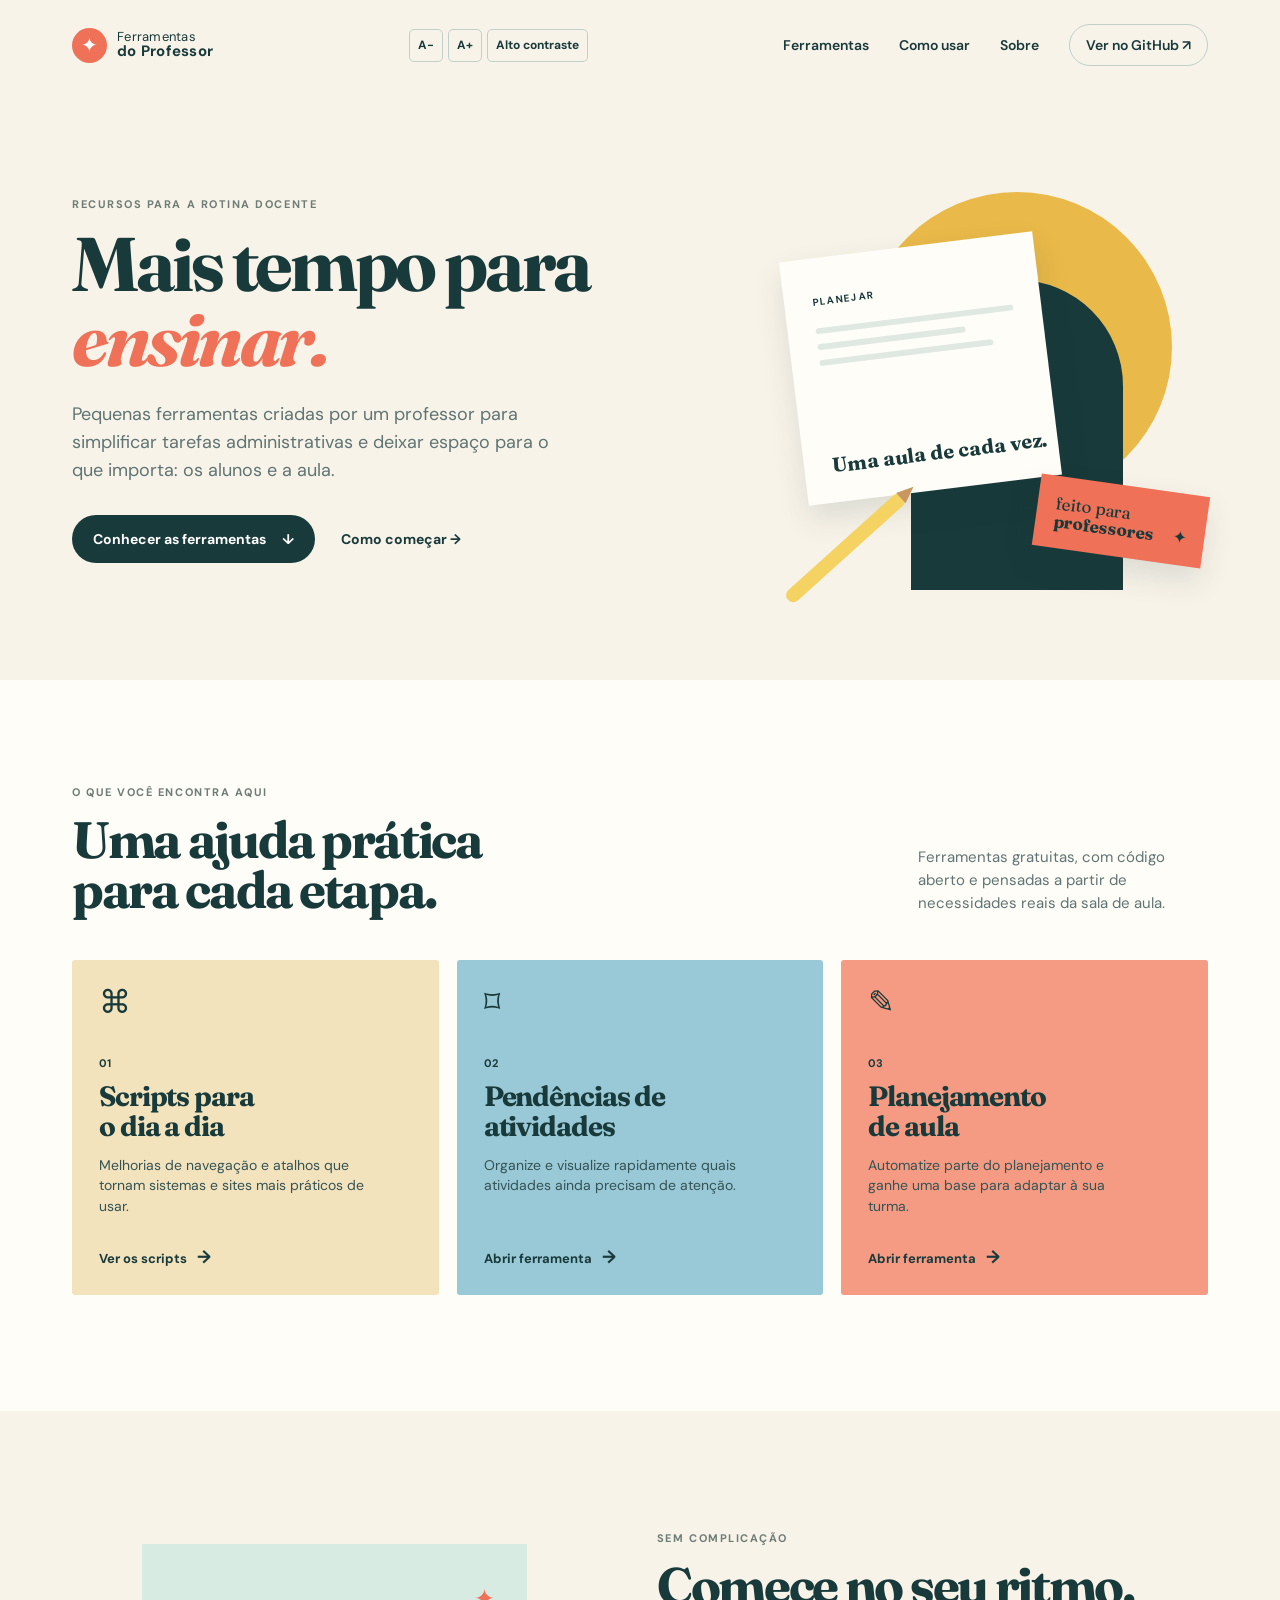
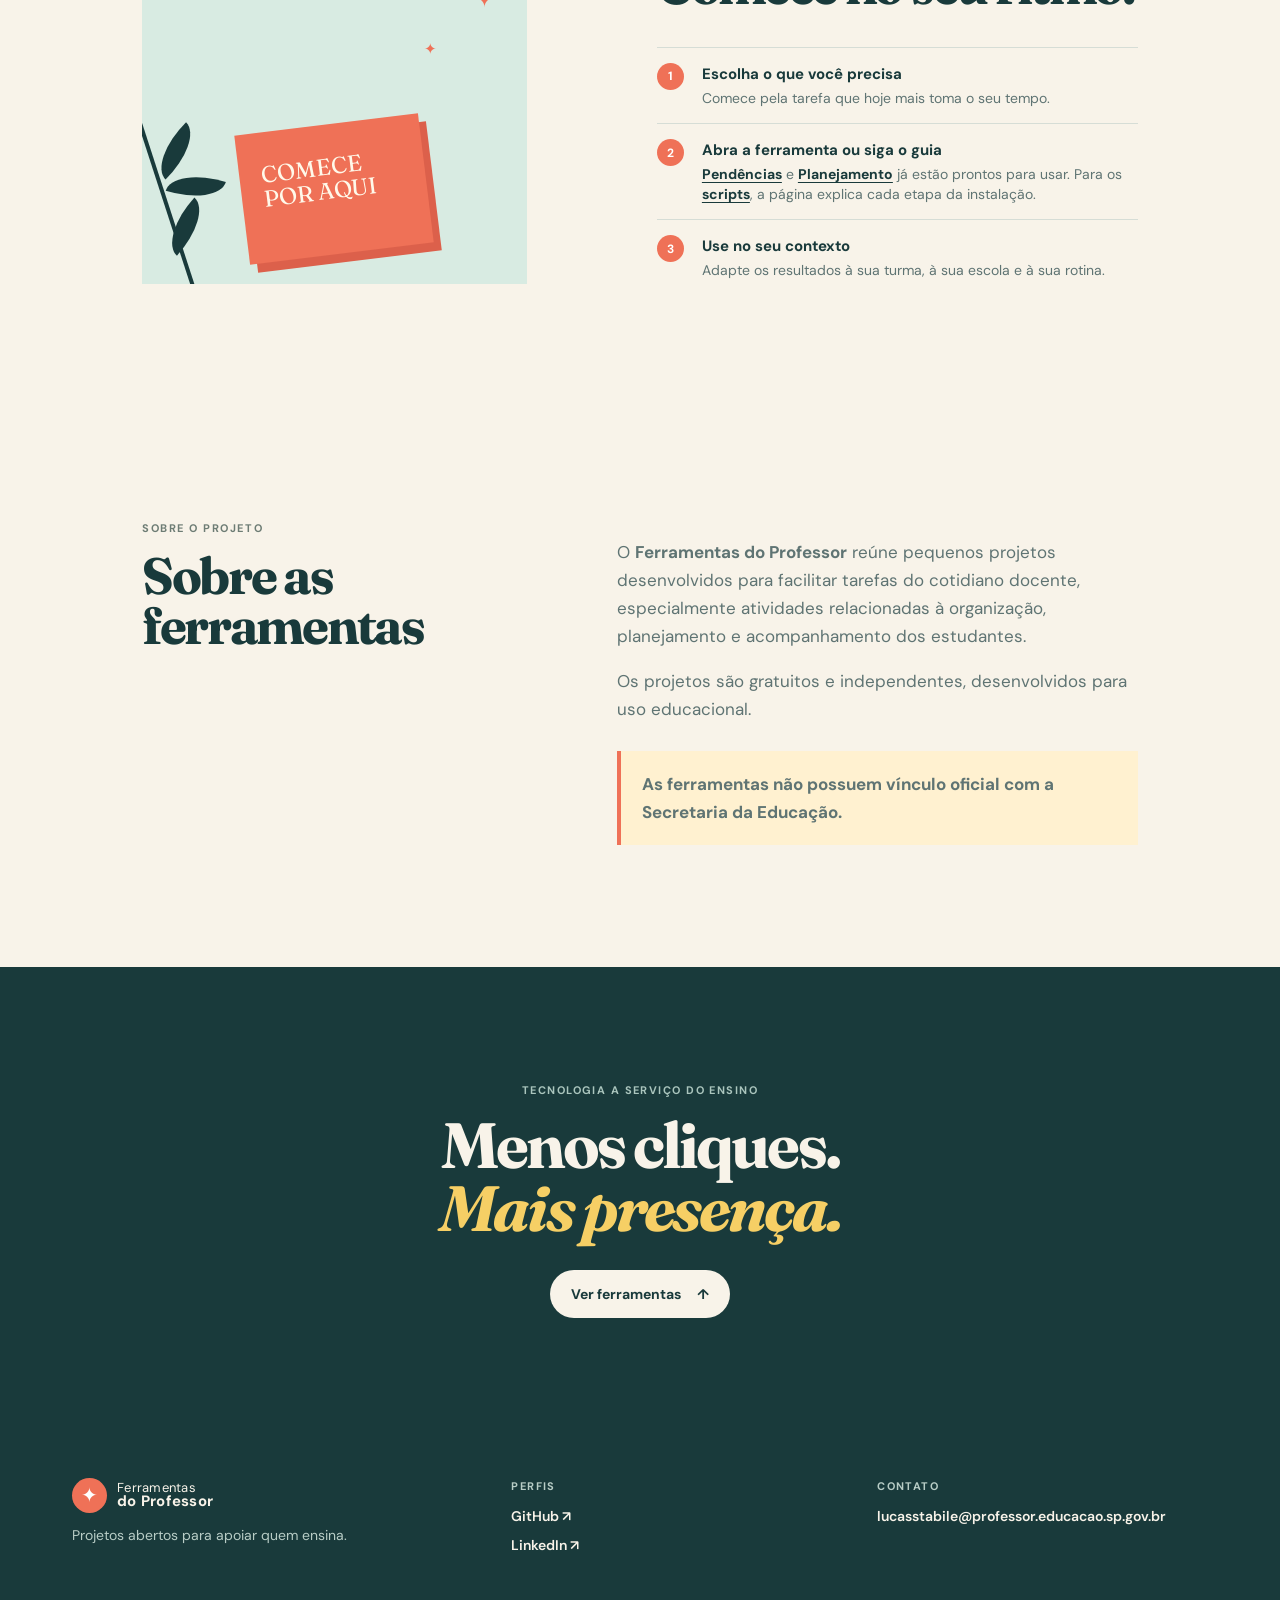
==== index.html @ b4a038ea "Commit inicial de página de portfólio Ferramentas do Professor : com todos os projetos que auxiliam " ====
<!doctype html>
<html lang="pt-BR">
  <head>
    <meta charset="UTF-8" />
    <meta name="viewport" content="width=device-width, initial-scale=1.0" />
    <meta name="description" content="Ferramentas simples para reduzir tarefas repetitivas da rotina docente." />
    <title>Ferramentas do Professor</title>
    <link rel="preconnect" href="https://fonts.googleapis.com" />
    <link rel="preconnect" href="https://fonts.gstatic.com" crossorigin />
    <link href="https://fonts.googleapis.com/css2?family=DM+Sans:wght@400;500;600;700&family=Fraunces:opsz,wght@9..144,600;9..144,700&display=swap" rel="stylesheet" />
    <link rel="stylesheet" href="style.css" />
    <style>
      .about-section{max-width:1060px;margin:auto;padding:105px 32px;display:grid;grid-template-columns:.85fr 1.15fr;gap:90px;align-items:start}.about-section h2{font-size:clamp(39px,4vw,52px)}.about-copy>p:not(.eyebrow){font-size:17px;line-height:1.65;color:var(--muted);max-width:620px}.independence-note{margin-top:28px;padding:19px 21px;background:#fff1d0;border-left:4px solid var(--orange);font-size:14px;line-height:1.5}.site-footer{max-width:none;background:var(--ink);color:var(--cream);padding:55px max(32px,calc((100% - 1136px)/2));display:grid;grid-template-columns:1.1fr .9fr .9fr;gap:35px;align-items:start}.site-footer .brand,.site-footer a{color:var(--cream)}.site-footer .brand-mark{background:var(--orange)}.site-footer p{margin:12px 0 0;color:#b8cdc6;font-size:14px;line-height:1.5}.footer-title{margin:0 0 13px;color:#b8cdc6;font-size:11px;font-weight:700;letter-spacing:.13em}.footer-links{display:grid;gap:11px}.footer-links a{font-size:14px;font-weight:600;text-decoration:none;word-break:break-word}.footer-links a:hover{text-decoration:underline}@media(max-width:720px){.about-section{padding:75px 24px;grid-template-columns:1fr;gap:28px}.site-footer{padding:45px 24px;grid-template-columns:1fr;gap:28px}}
      .how-copy li p a{color:var(--ink);font-weight:700;text-decoration-thickness:1px;text-underline-offset:3px}
    </style>
  </head>
  <body>
    <a class="skip-link" href="#conteudo">Pular para o conteúdo</a>
    <header class="topbar">
      <a class="brand" href="#inicio" aria-label="Ferramentas do Professor - início">
        <span class="brand-mark" aria-hidden="true">✦</span>
        <span>Ferramentas<br /><strong>do Professor</strong></span>
      </a>
      <div class="header-actions">
        <div class="accessibility-controls" aria-label="Opções de acessibilidade">
          <button type="button" data-font="decrease" aria-label="Diminuir tamanho do texto">A−</button>
          <button type="button" data-font="increase" aria-label="Aumentar tamanho do texto">A+</button>
          <button type="button" data-contrast aria-pressed="false">Alto contraste</button>
        </div>
        <button class="menu-button" type="button" aria-expanded="false" aria-controls="menu">Menu</button>
      </div>
      <nav id="menu" aria-label="Navegação principal">
        <a href="#ferramentas">Ferramentas</a>
        <a href="#como-usar">Como usar</a>
        <a href="#sobre">Sobre</a>
        <a class="nav-github" href="https://github.com/Hilgo" target="_blank" rel="noopener">Ver no GitHub <span aria-hidden="true">↗</span></a>
      </nav>
    </header>

    <main id="conteudo">
      <section class="hero" id="inicio">
        <div class="hero-copy">
          <p class="eyebrow">RECURSOS PARA A ROTINA DOCENTE</p>
          <h1>Mais tempo para<br /><em>ensinar.</em></h1>
          <p class="hero-text">Pequenas ferramentas criadas por um professor para simplificar tarefas administrativas e deixar espaço para o que importa: os alunos e a aula.</p>
          <div class="hero-actions">
            <a class="button button-primary" href="#ferramentas">Conhecer as ferramentas <span aria-hidden="true">↓</span></a>
            <a class="text-link" href="#como-usar">Como começar <span aria-hidden="true">→</span></a>
          </div>
        </div>
        <div class="hero-art" aria-hidden="true">
          <div class="sun"></div><div class="arch"></div>
          <div class="paper paper-main"><span>PLANEJAR</span><i></i><i></i><i></i><b>Uma aula de cada vez.</b></div>
          <div class="paper paper-note">feito para<br /><strong>professores</strong> <span>✦</span></div>
          <div class="pencil"></div>
        </div>
      </section>

      <section class="tools-section" id="ferramentas">
        <div class="section-heading">
          <div><p class="eyebrow">O QUE VOCÊ ENCONTRA AQUI</p><h2>Uma ajuda prática<br />para cada etapa.</h2></div>
          <p>Ferramentas gratuitas, com código aberto e pensadas a partir de necessidades reais da sala de aula.</p>
        </div>
        <div class="tools-grid">
          <article class="tool-card tool-sand">
            <div class="tool-icon">⌘</div><p class="card-number">01</p>
            <h3>Scripts para<br />o dia a dia</h3>
            <p>Melhorias de navegação e atalhos que tornam sistemas e sites mais práticos de usar.</p>
            <a href="ferramentas/tampermonkey.html">Ver os scripts <span>→</span></a>
          </article>
          <article class="tool-card tool-blue">
            <div class="tool-icon">⌑</div><p class="card-number">02</p>
            <h3>Pendências de<br />atividades</h3>
            <p>Organize e visualize rapidamente quais atividades ainda precisam de atenção.</p>
            <a href="ferramentas/atividades.html">Abrir ferramenta <span>→</span></a>
          </article>
          <article class="tool-card tool-coral">
            <div class="tool-icon">✎</div><p class="card-number">03</p>
            <h3>Planejamento<br />de aula</h3>
            <p>Automatize parte do planejamento e ganhe uma base para adaptar à sua turma.</p>
            <a href="ferramentas/planejamento.html">Abrir ferramenta <span>→</span></a>
          </article>
        </div>
      </section>

      <section class="how-section" id="como-usar">
        <div class="how-illustration" aria-hidden="true"><span class="spark one">✦</span><span class="spark two">✦</span><div class="plant"><i></i><i></i><i></i></div><div class="book">COMECE<br />POR AQUI</div></div>
        <div class="how-copy"><p class="eyebrow">SEM COMPLICAÇÃO</p><h2>Comece no seu ritmo.</h2><ol>
          <li><span>1</span><div><strong>Escolha o que você precisa</strong><p>Comece pela tarefa que hoje mais toma o seu tempo.</p></div></li>
          <li><span>2</span><div><strong>Abra a ferramenta ou siga o guia</strong><p><a href="ferramentas/atividades.html">Pendências</a> e <a href="ferramentas/planejamento.html">Planejamento</a> já estão prontos para usar. Para os <a href="ferramentas/tampermonkey.html">scripts</a>, a página explica cada etapa da instalação.</p></div></li>
          <li><span>3</span><div><strong>Use no seu contexto</strong><p>Adapte os resultados à sua turma, à sua escola e à sua rotina.</p></div></li>
        </ol></div>
      </section>

      <section class="about-section" id="sobre">
        <div><p class="eyebrow">SOBRE O PROJETO</p><h2>Sobre as ferramentas</h2></div>
        <div class="about-copy">
          <p>O <strong>Ferramentas do Professor</strong> reúne pequenos projetos desenvolvidos para facilitar tarefas do cotidiano docente, especialmente atividades relacionadas à organização, planejamento e acompanhamento dos estudantes.</p>
          <p>Os projetos são gratuitos e independentes, desenvolvidos para uso educacional.</p>
          <p class="independence-note"><strong>As ferramentas não possuem vínculo oficial com a Secretaria da Educação.</strong></p>
        </div>
      </section>

      <section class="callout"><p>TECNOLOGIA A SERVIÇO DO ENSINO</p><h2>Menos cliques.<br /><em>Mais presença.</em></h2><a class="button button-light" href="#ferramentas">Ver ferramentas <span aria-hidden="true">↑</span></a></section>
    </main>
    <footer class="site-footer" aria-label="Contato"></footer>
    <script src="script.js"></script>
  </body>
</html>
---- style.css ----
:root {
    --ink: #193a3b;
    --cream: #f8f3e9;
    --paper: #fffdf8;
    --orange: #ef7157;
    --yellow: #e9b949;
    --blue: #99c8d6;
    --muted: #5f7473
}

* {
    box-sizing: border-box
}

html {
    scroll-behavior: smooth;
    font-size: var(--base-font-size, 16px)
}

body {
    margin: 0;
    background: var(--cream);
    color: var(--ink);
    font-family: "DM Sans", sans-serif
}

.skip-link {
    position: absolute;
    left: -9999px
}

.skip-link:focus {
    left: 1rem;
    top: 1rem;
    z-index: 10;
    background: white;
    padding: .75rem
}

.topbar,
footer {
    max-width: 1200px;
    margin: auto;
    display: flex;
    align-items: center;
    justify-content: space-between;
    padding: 24px 32px
}

.brand {
    display: flex;
    align-items: center;
    gap: 10px;
    color: var(--ink);
    font-size: 13px;
    line-height: 1.05;
    text-decoration: none;
    letter-spacing: .02em
}

.brand strong {
    font-size: 15px
}

.brand-mark {
    display: grid;
    place-items: center;
    width: 35px;
    height: 35px;
    border-radius: 50%;
    background: var(--orange);
    color: white;
    font-size: 20px
}

nav {
    display: flex;
    align-items: center;
    gap: 30px
}

nav a,
footer>a:not(.brand) {
    color: var(--ink);
    text-decoration: none;
    font-size: 14px;
    font-weight: 600
}

.nav-github {
    border: 1px solid #bfd0c9;
    border-radius: 99px;
    padding: 11px 16px
}

.header-actions {
    display: flex;
    align-items: center;
    gap: 13px
}

.accessibility-controls {
    display: flex;
    gap: 5px
}

.accessibility-controls button {
    border: 1px solid #bfd0c9;
    background: transparent;
    color: var(--ink);
    min-height: 33px;
    border-radius: 5px;
    padding: 5px 8px;
    font: 700 12px "DM Sans", sans-serif;
    cursor: pointer
}

.accessibility-controls button:focus-visible,
.zoomable-image:focus-visible {
    outline: 3px solid var(--orange);
    outline-offset: 3px
}

.menu-button {
    display: none;
    border: 0;
    background: transparent;
    color: var(--ink);
    font: inherit;
    font-weight: 700
}

.hero {
    max-width: 1200px;
    min-height: 590px;
    margin: auto;
    padding: 75px 32px 85px;
    display: grid;
    grid-template-columns: 1.05fr .95fr;
    align-items: center;
    gap: 40px
}

.eyebrow {
    font-size: 11px;
    font-weight: 700;
    letter-spacing: .14em;
    margin: 0 0 16px;
    color: #6d7c74
}

.hero h1,
h2 {
    font-family: Fraunces, Georgia, serif;
    letter-spacing: -.045em;
    margin: 0;
    line-height: .98
}

.hero h1 {
    font-size: clamp(52px, 6vw, 76px)
}

em {
    font-style: italic;
    color: var(--orange)
}

.hero-text {
    max-width: 480px;
    margin: 25px 0 30px;
    font-size: 18px;
    line-height: 1.55;
    color: var(--muted)
}

.hero-actions {
    display: flex;
    align-items: center;
    gap: 26px
}

.button {
    display: inline-flex;
    gap: 16px;
    align-items: center;
    text-decoration: none;
    border-radius: 99px;
    padding: 15px 21px;
    font-weight: 700;
    font-size: 14px
}

.button-primary {
    color: white;
    background: var(--ink)
}

.text-link {
    color: var(--ink);
    font-size: 14px;
    font-weight: 700;
    text-decoration: none
}

.hero-art {
    position: relative;
    width: 460px;
    height: 420px;
    justify-self: end
}

.sun {
    position: absolute;
    width: 310px;
    height: 310px;
    border-radius: 50%;
    background: var(--yellow);
    right: 36px;
    top: 22px
}

.arch {
    position: absolute;
    width: 212px;
    height: 310px;
    border-radius: 210px 210px 0 0;
    background: var(--ink);
    right: 85px;
    bottom: 0
}

.paper {
    position: absolute;
    background: var(--paper);
    box-shadow: 0 14px 30px #193a3b20
}

.paper-main {
    width: 255px;
    height: 245px;
    left: 45px;
    top: 76px;
    transform: rotate(-7deg);
    padding: 31px 28px
}

.paper-main span {
    font-size: 10px;
    letter-spacing: .14em;
    font-weight: 700
}

.paper-main i {
    display: block;
    height: 6px;
    border-radius: 5px;
    background: #dfe9e2;
    margin-top: 18px;
    width: 100%
}

.paper-main i:nth-of-type(2) {
    width: 75%;
    margin-top: 10px
}

.paper-main i:nth-of-type(3) {
    width: 88%;
    margin-top: 10px
}

.paper-main b {
    position: absolute;
    bottom: 27px;
    font-family: Fraunces, serif;
    font-size: 20px;
    line-height: 1.05
}

.paper-note {
    right: 2px;
    bottom: 33px;
    background: var(--orange);
    width: 170px;
    padding: 18px;
    transform: rotate(8deg);
    font-family: Fraunces, serif;
    line-height: 1.05;
    font-size: 17px
}

.paper-note span {
    float: right;
    font-family: Arial
}

.pencil {
    position: absolute;
    width: 155px;
    height: 14px;
    background: #f4d363;
    border-radius: 99px;
    left: 20px;
    bottom: 35px;
    transform: rotate(-42deg)
}

.pencil:after {
    content: "";
    position: absolute;
    right: -14px;
    border-left: 17px solid #c9965f;
    border-top: 7px solid transparent;
    border-bottom: 7px solid transparent
}

.tools-section {
    background: var(--paper);
    padding: 105px max(32px, calc((100% - 1136px)/2)) 116px
}

.section-heading {
    display: flex;
    justify-content: space-between;
    align-items: end;
    gap: 30px;
    margin-bottom: 45px
}

.section-heading h2,
.how-copy h2 {
    font-size: clamp(38px, 4vw, 54px)
}

.section-heading>p {
    width: 290px;
    color: var(--muted);
    line-height: 1.55;
    font-size: 15px;
    margin: 0
}

.tools-grid {
    display: grid;
    grid-template-columns: repeat(3, 1fr);
    gap: 18px
}

.tool-card {
    min-height: 335px;
    padding: 26px 27px;
    display: flex;
    flex-direction: column;
    border-radius: 3px
}

.tool-sand {
    background: #f3e3bd
}

.tool-blue {
    background: var(--blue)
}

.tool-coral {
    background: #f59b83
}

.tool-icon {
    font-size: 32px;
    line-height: 1
}

.card-number {
    font-size: 11px;
    font-weight: 700;
    margin: 38px 0 12px
}

.tool-card h3 {
    margin: 0;
    font-family: Fraunces, serif;
    font-size: 28px;
    line-height: 1.05;
    letter-spacing: -.04em
}

.tool-card>p:not(.card-number) {
    color: #345355;
    line-height: 1.45;
    font-size: 14px;
    max-width: 275px
}

.tool-card a {
    margin-top: auto;
    color: var(--ink);
    font-size: 13px;
    font-weight: 700;
    text-decoration: none
}

.tool-card a span {
    font-size: 18px;
    margin-left: 7px
}

.how-section {
    max-width: 1060px;
    padding: 120px 32px;
    display: grid;
    grid-template-columns: .8fr 1fr;
    gap: 130px;
    align-items: center;
    margin: auto
}

.how-illustration {
    height: 340px;
    position: relative;
    background: #d8ebe2;
    overflow: hidden
}

.book {
    position: absolute;
    bottom: 30px;
    left: 50%;
    transform: translateX(-50%) rotate(-7deg);
    background: var(--orange);
    width: 185px;
    height: 130px;
    padding: 30px 22px;
    color: #fff9ea;
    font-family: Fraunces, serif;
    font-size: 23px;
    line-height: 1.05;
    box-shadow: 7px 9px 0 #dc604b
}

.plant {
    position: absolute;
    width: 130px;
    height: 190px;
    left: 19px;
    bottom: 5px;
    border-left: 4px solid var(--ink);
    transform: rotate(-18deg)
}

.plant i {
    position: absolute;
    background: var(--ink);
    width: 55px;
    height: 26px;
    border-radius: 100% 0 100% 0
}

.plant i:nth-child(1) {
    top: 35px;
    left: -4px;
    transform: rotate(-27deg)
}

.plant i:nth-child(2) {
    top: 75px;
    left: 4px;
    transform: rotate(35deg)
}

.plant i:nth-child(3) {
    top: 110px;
    left: -18px;
    transform: rotate(-30deg)
}

.spark {
    position: absolute;
    color: var(--orange);
    font-size: 25px
}

.one {
    right: 32px;
    top: 38px
}

.two {
    right: 90px;
    top: 95px;
    font-size: 15px
}

.how-copy ol {
    list-style: none;
    padding: 0;
    margin: 35px 0 0
}

.how-copy li {
    display: flex;
    gap: 18px;
    padding: 15px 0;
    border-top: 1px solid #d6ddd6
}

.how-copy li>span {
    display: grid;
    place-items: center;
    flex: 0 0 27px;
    height: 27px;
    border-radius: 50%;
    background: var(--orange);
    color: white;
    font-size: 12px;
    font-weight: 700
}

.how-copy strong {
    font-size: 15px
}

.how-copy li p {
    margin: 5px 0 0;
    font-size: 14px;
    color: var(--muted);
    line-height: 1.4
}

.callout {
    background: var(--ink);
    padding: 105px 30px;
    text-align: center;
    color: var(--cream)
}

.callout p {
    font-size: 11px;
    font-weight: 700;
    letter-spacing: .13em;
    color: #aac5bd
}

.callout h2 {
    font-size: clamp(47px, 5vw, 66px);
    margin: 17px 0 30px
}

.callout em {
    color: #f6cf65
}

.button-light {
    background: var(--cream);
    color: var(--ink)
}

footer {
    padding-top: 35px;
    padding-bottom: 35px
}

footer p {
    font-size: 13px;
    color: var(--muted)
}

.high-contrast {
    --ink: #000;
    --cream: #fff;
    --paper: #fff;
    --orange: #a80000;
    --yellow: #ffde00;
    --blue: #d6f2ff;
    --muted: #111
}

.high-contrast .tool-sand,
.high-contrast .detail-sand {
    background: #ffe8a0
}

.high-contrast .tool-coral,
.high-contrast .detail-coral {
    background: #ffc4b8
}

.high-contrast .tool-blue,
.high-contrast .detail-blue {
    background: #bdeeff
}

@media(max-width:720px) {

    .topbar,
    footer {
        padding: 20px
    }

    .accessibility-controls {
        gap: 3px
    }

    .accessibility-controls button {
        padding: 5px 6px;
        font-size: 11px
    }

    .menu-button {
        display: block
    }

    nav {
        display: none;
        position: absolute;
        top: 72px;
        left: 20px;
        right: 20px;
        background: var(--paper);
        padding: 20px;
        box-shadow: 0 10px 25px #193a3b1a;
        flex-direction: column;
        align-items: flex-start;
        z-index: 3
    }

    nav.is-open {
        display: flex
    }

    .hero {
        grid-template-columns: 1fr;
        padding: 55px 24px 65px
    }

    .hero-art {
        transform: scale(.75);
        transform-origin: center top;
        width: 100%;
        height: 315px;
        justify-self: center
    }

    .hero-text {
        font-size: 16px
    }

    .section-heading {
        display: block
    }

    .section-heading>p {
        margin-top: 20px;
        width: auto
    }

    .tools-section {
        padding: 75px 24px
    }

    .tools-grid {
        grid-template-columns: 1fr
    }

    .tool-card {
        min-height: 285px
    }

    .how-section {
        padding: 75px 24px;
        grid-template-columns: 1fr;
        gap: 50px
    }

    .how-illustration {
        height: 280px
    }

    .callout {
        padding: 75px 24px
    }

    footer {
        flex-wrap: wrap;
        gap: 15px
    }

    footer p {
        order: 3;
        width: 100%;
        margin: 0
    }

    .hero-actions {
        gap: 17px;
        flex-wrap: wrap
    }
}
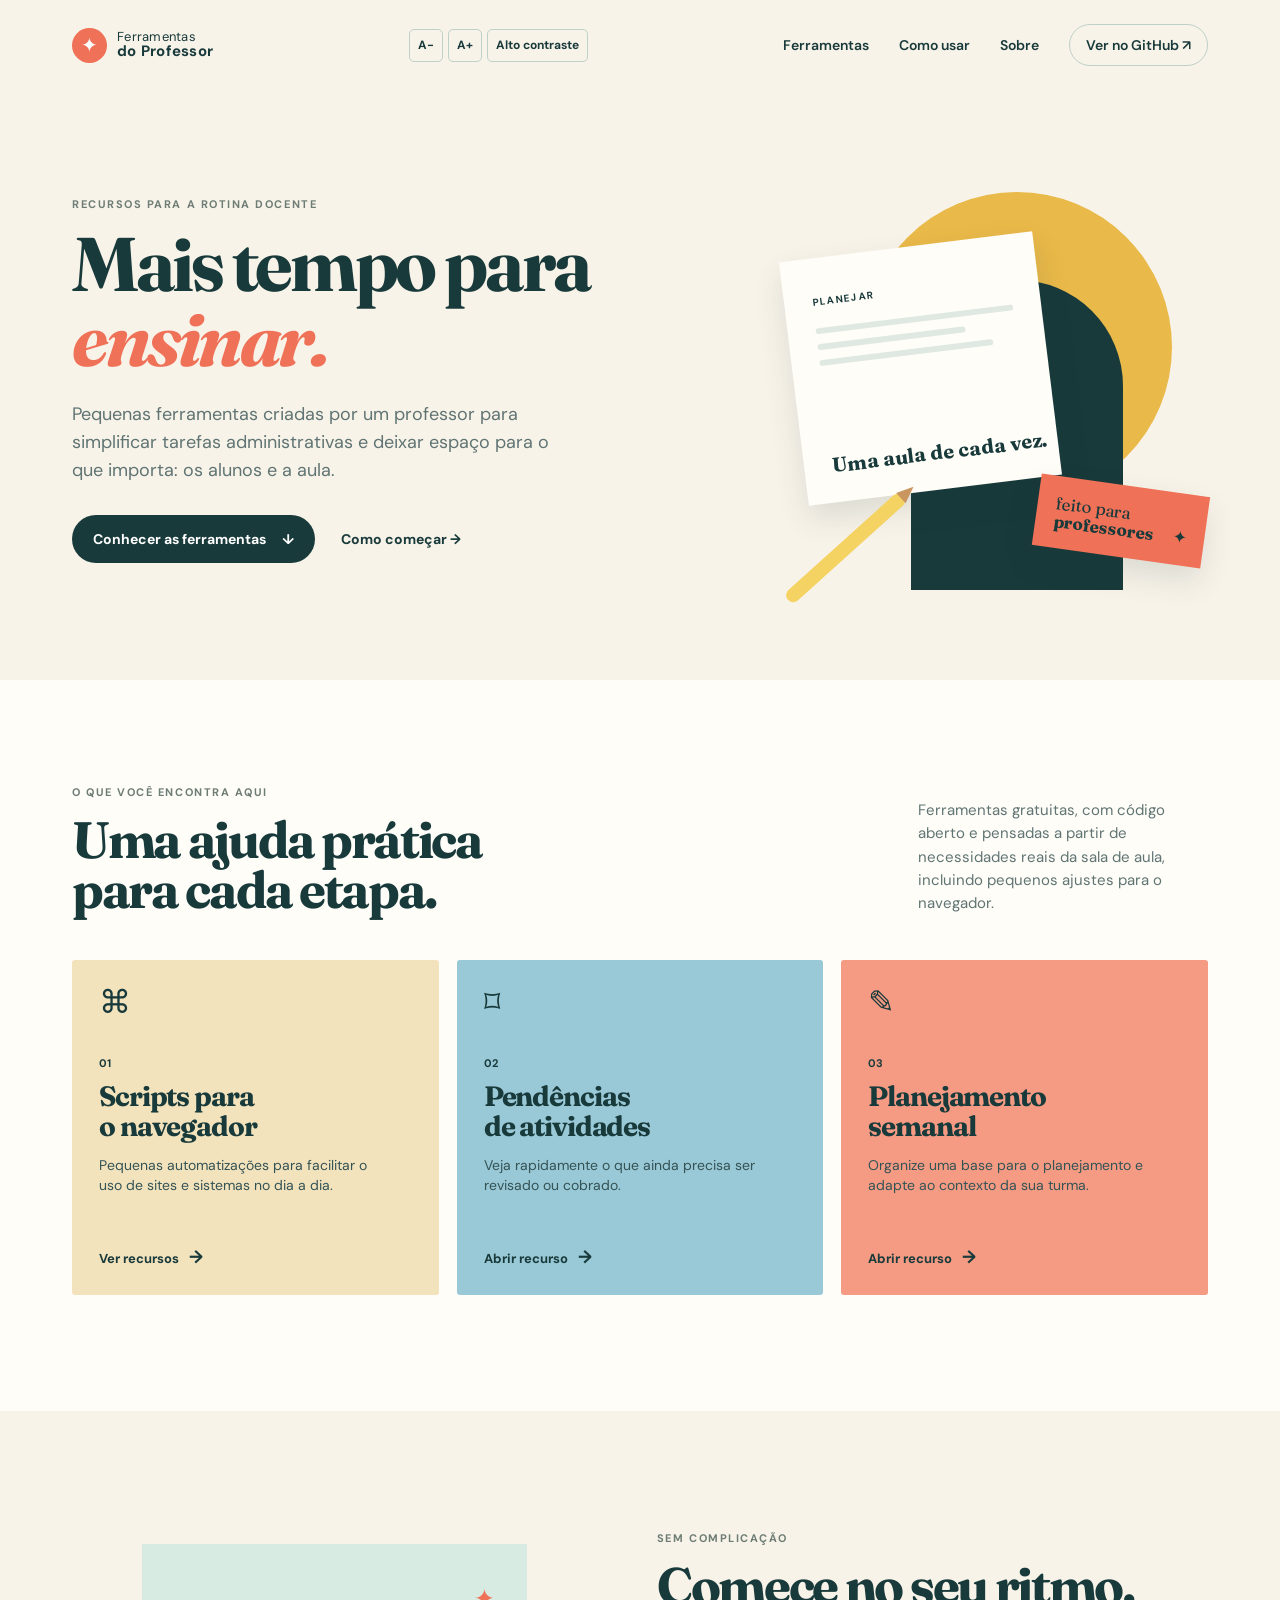
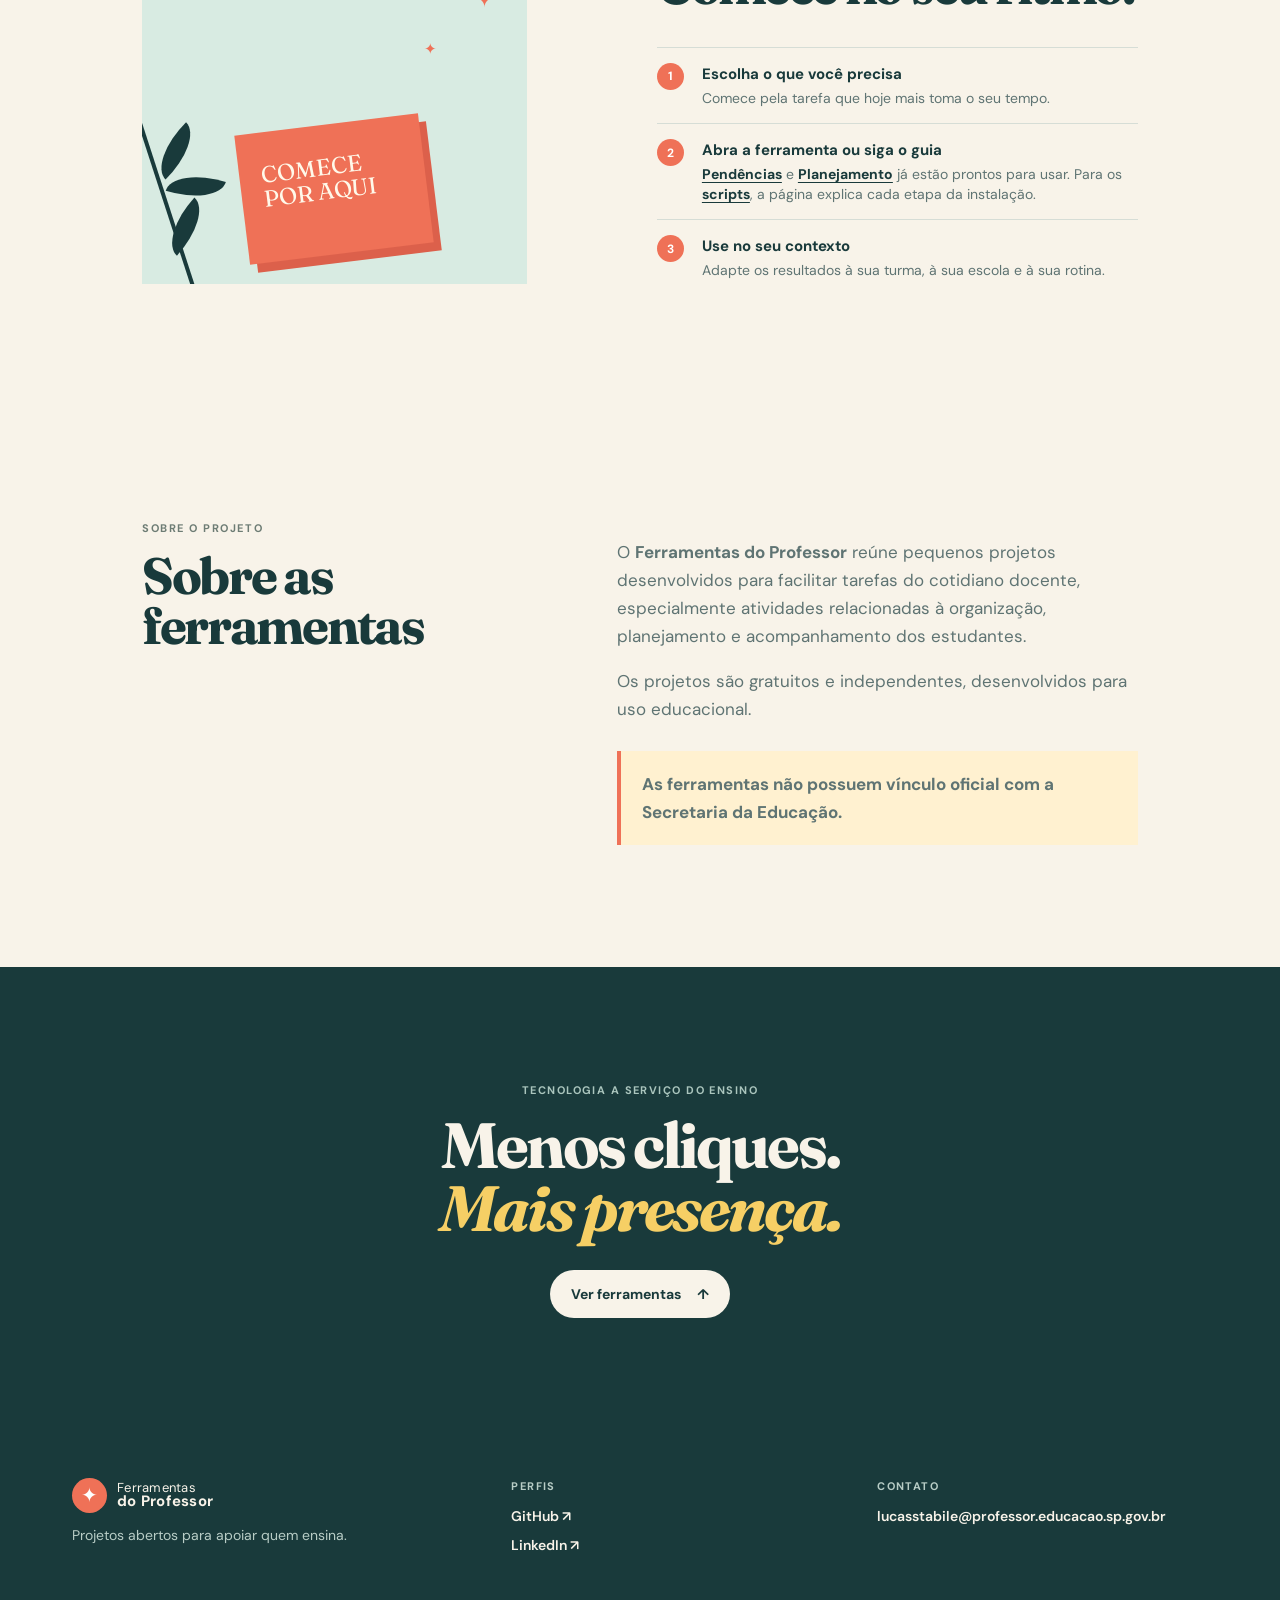
==== commit 6fabeb5d: "feat: padroniza identidade e conteúdo do site -refinamento da homepage -padronização das ferramentas" ====
--- a/index.html
+++ b/index.html
@@ -5,6 +5,7 @@
     <meta name="viewport" content="width=device-width, initial-scale=1.0" />
     <meta name="description" content="Ferramentas simples para reduzir tarefas repetitivas da rotina docente." />
     <title>Ferramentas do Professor</title>
+    <link rel="icon" type="image/png" href="assets/icons/Icone Ferramentas do Professor.png" />
     <link rel="preconnect" href="https://fonts.googleapis.com" />
     <link rel="preconnect" href="https://fonts.gstatic.com" crossorigin />
     <link href="https://fonts.googleapis.com/css2?family=DM+Sans:wght@400;500;600;700&family=Fraunces:opsz,wght@9..144,600;9..144,700&display=swap" rel="stylesheet" />
@@ -33,7 +34,7 @@
         <a href="#ferramentas">Ferramentas</a>
         <a href="#como-usar">Como usar</a>
         <a href="#sobre">Sobre</a>
-        <a class="nav-github" href="https://github.com/Hilgo" target="_blank" rel="noopener">Ver no GitHub <span aria-hidden="true">↗</span></a>
+        <a class="nav-github" href="https://github.com/Hilgo/Ferramentas-do-Professor" target="_blank" rel="noopener">Ver no GitHub <span aria-hidden="true">↗</span></a>
       </nav>
     </header>
 
@@ -59,26 +60,26 @@
       <section class="tools-section" id="ferramentas">
         <div class="section-heading">
           <div><p class="eyebrow">O QUE VOCÊ ENCONTRA AQUI</p><h2>Uma ajuda prática<br />para cada etapa.</h2></div>
-          <p>Ferramentas gratuitas, com código aberto e pensadas a partir de necessidades reais da sala de aula.</p>
+          <p>Ferramentas gratuitas, com código aberto e pensadas a partir de necessidades reais da sala de aula, incluindo pequenos ajustes para o navegador.</p>
         </div>
         <div class="tools-grid">
           <article class="tool-card tool-sand">
             <div class="tool-icon">⌘</div><p class="card-number">01</p>
-            <h3>Scripts para<br />o dia a dia</h3>
-            <p>Melhorias de navegação e atalhos que tornam sistemas e sites mais práticos de usar.</p>
-            <a href="ferramentas/tampermonkey.html">Ver os scripts <span>→</span></a>
+            <h3>Scripts para<br />o navegador</h3>
+            <p>Pequenas automatizações para facilitar o uso de sites e sistemas no dia a dia.</p>
+            <a href="ferramentas/tampermonkey.html">Ver recursos <span>→</span></a>
           </article>
           <article class="tool-card tool-blue">
             <div class="tool-icon">⌑</div><p class="card-number">02</p>
-            <h3>Pendências de<br />atividades</h3>
-            <p>Organize e visualize rapidamente quais atividades ainda precisam de atenção.</p>
-            <a href="ferramentas/atividades.html">Abrir ferramenta <span>→</span></a>
+            <h3>Pendências<br />de atividades</h3>
+            <p>Veja rapidamente o que ainda precisa ser revisado ou cobrado.</p>
+            <a href="ferramentas/atividades.html">Abrir recurso <span>→</span></a>
           </article>
           <article class="tool-card tool-coral">
             <div class="tool-icon">✎</div><p class="card-number">03</p>
-            <h3>Planejamento<br />de aula</h3>
-            <p>Automatize parte do planejamento e ganhe uma base para adaptar à sua turma.</p>
-            <a href="ferramentas/planejamento.html">Abrir ferramenta <span>→</span></a>
+            <h3>Planejamento<br />semanal</h3>
+            <p>Organize uma base para o planejamento e adapte ao contexto da sua turma.</p>
+            <a href="ferramentas/planejamento.html">Abrir recurso <span>→</span></a>
           </article>
         </div>
       </section>
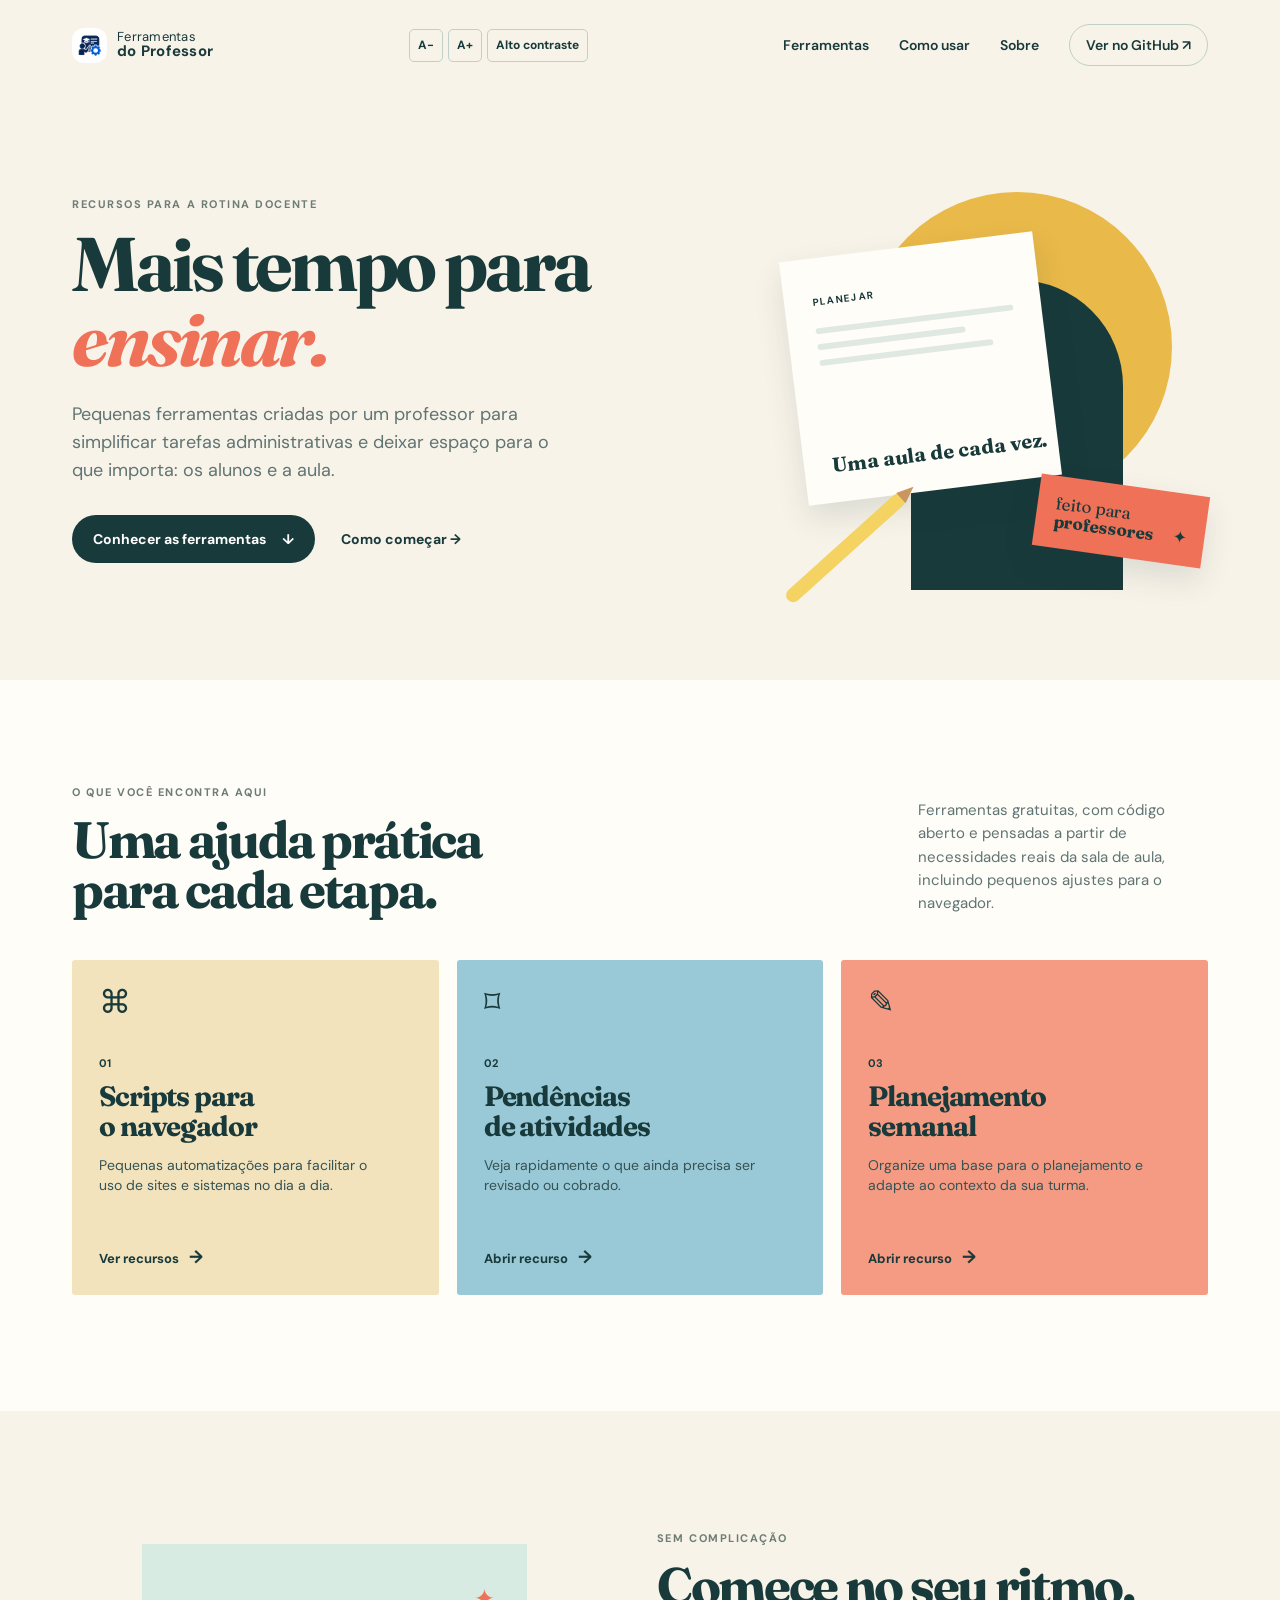
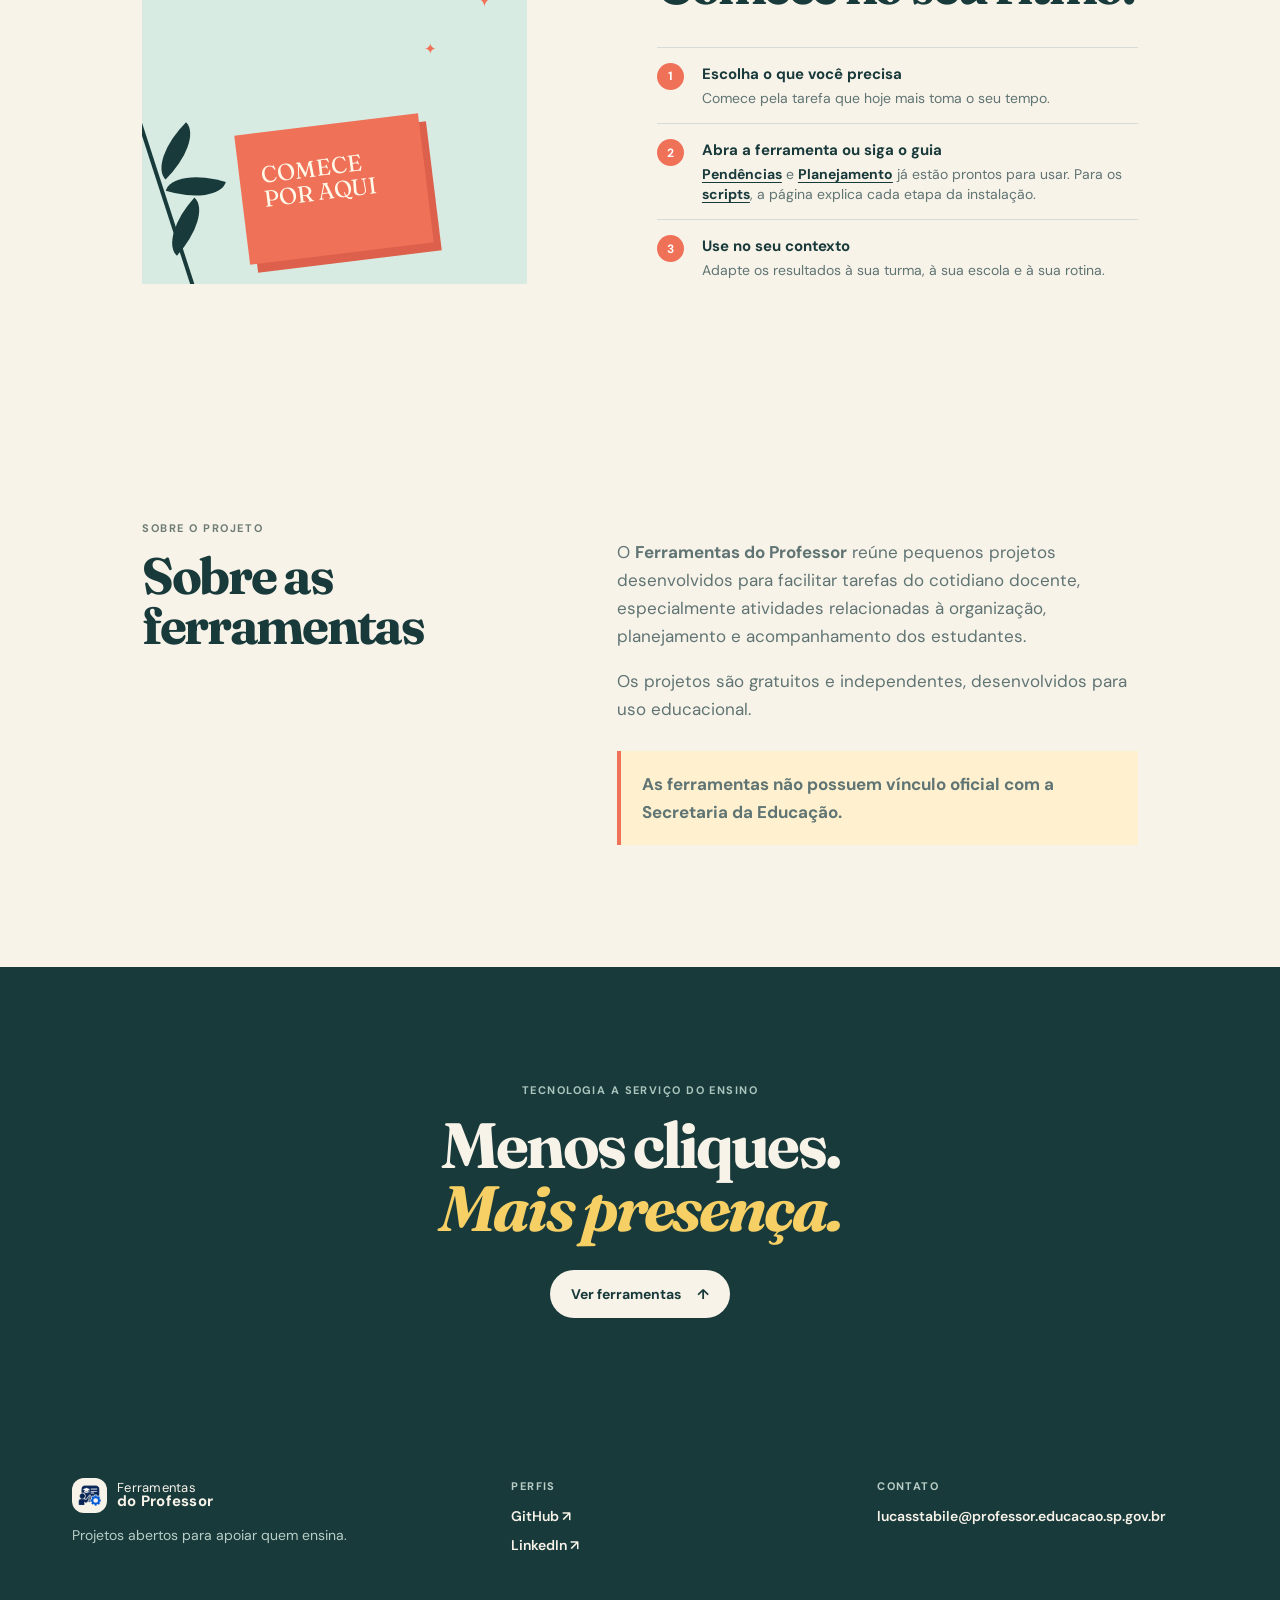
==== commit 668e7aef: "feat: melhora navegação e interações do site -adiciona botão fixo de retorno para as ferramentas no " ====
--- a/index.html
+++ b/index.html
@@ -11,7 +11,7 @@
     <link href="https://fonts.googleapis.com/css2?family=DM+Sans:wght@400;500;600;700&family=Fraunces:opsz,wght@9..144,600;9..144,700&display=swap" rel="stylesheet" />
     <link rel="stylesheet" href="style.css" />
     <style>
-      .about-section{max-width:1060px;margin:auto;padding:105px 32px;display:grid;grid-template-columns:.85fr 1.15fr;gap:90px;align-items:start}.about-section h2{font-size:clamp(39px,4vw,52px)}.about-copy>p:not(.eyebrow){font-size:17px;line-height:1.65;color:var(--muted);max-width:620px}.independence-note{margin-top:28px;padding:19px 21px;background:#fff1d0;border-left:4px solid var(--orange);font-size:14px;line-height:1.5}.site-footer{max-width:none;background:var(--ink);color:var(--cream);padding:55px max(32px,calc((100% - 1136px)/2));display:grid;grid-template-columns:1.1fr .9fr .9fr;gap:35px;align-items:start}.site-footer .brand,.site-footer a{color:var(--cream)}.site-footer .brand-mark{background:var(--orange)}.site-footer p{margin:12px 0 0;color:#b8cdc6;font-size:14px;line-height:1.5}.footer-title{margin:0 0 13px;color:#b8cdc6;font-size:11px;font-weight:700;letter-spacing:.13em}.footer-links{display:grid;gap:11px}.footer-links a{font-size:14px;font-weight:600;text-decoration:none;word-break:break-word}.footer-links a:hover{text-decoration:underline}@media(max-width:720px){.about-section{padding:75px 24px;grid-template-columns:1fr;gap:28px}.site-footer{padding:45px 24px;grid-template-columns:1fr;gap:28px}}
+      .about-section{max-width:1060px;margin:auto;padding:105px 32px;display:grid;grid-template-columns:.85fr 1.15fr;gap:90px;align-items:start}.about-section h2{font-size:clamp(39px,4vw,52px)}.about-copy>p:not(.eyebrow){font-size:17px;line-height:1.65;color:var(--muted);max-width:620px}.independence-note{margin-top:28px;padding:19px 21px;background:#fff1d0;border-left:4px solid var(--orange);font-size:14px;line-height:1.5}.site-footer{max-width:none;background:var(--ink);color:var(--cream);padding:55px max(32px,calc((100% - 1136px)/2));display:grid;grid-template-columns:1.1fr .9fr .9fr;gap:35px;align-items:start}.site-footer .brand,.site-footer a{color:var(--cream)}.site-footer .brand-mark{background:var(--cream)}.site-footer p{margin:12px 0 0;color:#b8cdc6;font-size:14px;line-height:1.5}.footer-title{margin:0 0 13px;color:#b8cdc6;font-size:11px;font-weight:700;letter-spacing:.13em}.footer-links{display:grid;gap:11px}.footer-links a{font-size:14px;font-weight:600;text-decoration:none;word-break:break-word}.footer-links a:hover{text-decoration:underline}@media(max-width:720px){.about-section{padding:75px 24px;grid-template-columns:1fr;gap:28px}.site-footer{padding:45px 24px;grid-template-columns:1fr;gap:28px}}
       .how-copy li p a{color:var(--ink);font-weight:700;text-decoration-thickness:1px;text-underline-offset:3px}
     </style>
   </head>
@@ -19,7 +19,7 @@
     <a class="skip-link" href="#conteudo">Pular para o conteúdo</a>
     <header class="topbar">
       <a class="brand" href="#inicio" aria-label="Ferramentas do Professor - início">
-        <span class="brand-mark" aria-hidden="true">✦</span>
+        <img class="brand-mark" src="assets/icons/Icone Ferramentas do Professor.png" alt="" aria-hidden="true" />
         <span>Ferramentas<br /><strong>do Professor</strong></span>
       </a>
       <div class="header-actions">
@@ -63,19 +63,19 @@
           <p>Ferramentas gratuitas, com código aberto e pensadas a partir de necessidades reais da sala de aula, incluindo pequenos ajustes para o navegador.</p>
         </div>
         <div class="tools-grid">
-          <article class="tool-card tool-sand">
+          <article class="tool-card tool-sand" tabindex="0" aria-label="Abrir recursos de scripts para o navegador">
             <div class="tool-icon">⌘</div><p class="card-number">01</p>
             <h3>Scripts para<br />o navegador</h3>
             <p>Pequenas automatizações para facilitar o uso de sites e sistemas no dia a dia.</p>
             <a href="ferramentas/tampermonkey.html">Ver recursos <span>→</span></a>
           </article>
-          <article class="tool-card tool-blue">
+          <article class="tool-card tool-blue" tabindex="0" aria-label="Abrir recurso de pendências de atividades">
             <div class="tool-icon">⌑</div><p class="card-number">02</p>
             <h3>Pendências<br />de atividades</h3>
             <p>Veja rapidamente o que ainda precisa ser revisado ou cobrado.</p>
             <a href="ferramentas/atividades.html">Abrir recurso <span>→</span></a>
           </article>
-          <article class="tool-card tool-coral">
+          <article class="tool-card tool-coral" tabindex="0" aria-label="Abrir recurso de planejamento semanal">
             <div class="tool-icon">✎</div><p class="card-number">03</p>
             <h3>Planejamento<br />semanal</h3>
             <p>Organize uma base para o planejamento e adapte ao contexto da sua turma.</p>
--- a/style.css
+++ b/style.css
@@ -63,14 +63,14 @@
 }
 
 .brand-mark {
-    display: grid;
-    place-items: center;
+    display: block;
     width: 35px;
     height: 35px;
-    border-radius: 50%;
-    background: var(--orange);
-    color: white;
-    font-size: 20px
+    border-radius: 12px;
+    object-fit: cover;
+    background: #fff;
+    padding: 2px;
+    flex-shrink: 0
 }
 
 nav {
@@ -90,7 +90,16 @@
 .nav-github {
     border: 1px solid #bfd0c9;
     border-radius: 99px;
-    padding: 11px 16px
+    padding: 11px 16px;
+    transition: transform .2s ease, box-shadow .2s ease, border-color .2s ease, background-color .2s ease;
+}
+
+.nav-github:hover,
+.nav-github:focus-visible {
+    transform: translateY(-2px);
+    border-color: var(--orange);
+    box-shadow: 0 8px 18px rgba(25, 58, 59, .08);
+    background: rgba(239, 113, 87, .04);
 }
 
 .header-actions {
@@ -112,7 +121,18 @@
     border-radius: 5px;
     padding: 5px 8px;
     font: 700 12px "DM Sans", sans-serif;
-    cursor: pointer
+    cursor: pointer;
+    transition: transform .2s ease, border-color .2s ease, background-color .2s ease, box-shadow .2s ease;
+}
+
+.accessibility-controls button:hover,
+.accessibility-controls button:focus-visible,
+.menu-button:hover,
+.menu-button:focus-visible {
+    transform: translateY(-1px);
+    border-color: var(--orange);
+    background: rgba(239, 113, 87, .04);
+    box-shadow: 0 8px 18px rgba(25, 58, 59, .08);
 }
 
 .accessibility-controls button:focus-visible,
@@ -127,7 +147,8 @@
     background: transparent;
     color: var(--ink);
     font: inherit;
-    font-weight: 700
+    font-weight: 700;
+    transition: transform .2s ease, color .2s ease;
 }
 
 .hero {
@@ -188,19 +209,45 @@
     border-radius: 99px;
     padding: 15px 21px;
     font-weight: 700;
-    font-size: 14px
+    font-size: 14px;
+    transition: transform .2s ease, box-shadow .2s ease, background-color .2s ease, color .2s ease, border-color .2s ease;
+    box-shadow: 0 0 0 rgba(25, 58, 59, 0);
+}
+
+.button:hover,
+.button:focus-visible,
+.text-link:hover,
+.text-link:focus-visible {
+    transform: translateY(-2px);
+    box-shadow: 0 10px 20px rgba(25, 58, 59, .12);
 }
 
 .button-primary {
     color: white;
     background: var(--ink)
+}
+
+.button-primary:hover,
+.button-primary:focus-visible {
+    background: #243e40;
+}
+
+.button-light {
+    transition: transform .2s ease, box-shadow .2s ease, background-color .2s ease, color .2s ease;
+}
+
+.button-light:hover,
+.button-light:focus-visible {
+    background: #fff;
+    color: var(--ink);
 }
 
 .text-link {
     color: var(--ink);
     font-size: 14px;
     font-weight: 700;
-    text-decoration: none
+    text-decoration: none;
+    transition: color .2s ease, transform .2s ease;
 }
 
 .hero-art {
@@ -352,7 +399,22 @@
     padding: 26px 27px;
     display: flex;
     flex-direction: column;
-    border-radius: 3px
+    border-radius: 3px;
+    cursor: pointer;
+    transition: transform .2s ease, box-shadow .2s ease, filter .2s ease;
+    box-shadow: 0 0 0 rgba(25, 58, 59, 0);
+}
+
+.tool-card:hover,
+.tool-card:focus-visible {
+    transform: translateY(-6px);
+    box-shadow: 0 18px 32px rgba(25, 58, 59, .12);
+    filter: saturate(1.03);
+}
+
+.tool-card:focus-visible {
+    outline: 3px solid rgba(239, 113, 87, .9);
+    outline-offset: 4px;
 }
 
 .tool-sand {
@@ -561,6 +623,12 @@
     padding-bottom: 35px
 }
 
+footer .brand-mark {
+    background: var(--cream);
+    border-radius: 12px;
+    padding: 2px;
+}
+
 footer p {
     font-size: 13px;
     color: var(--muted)
